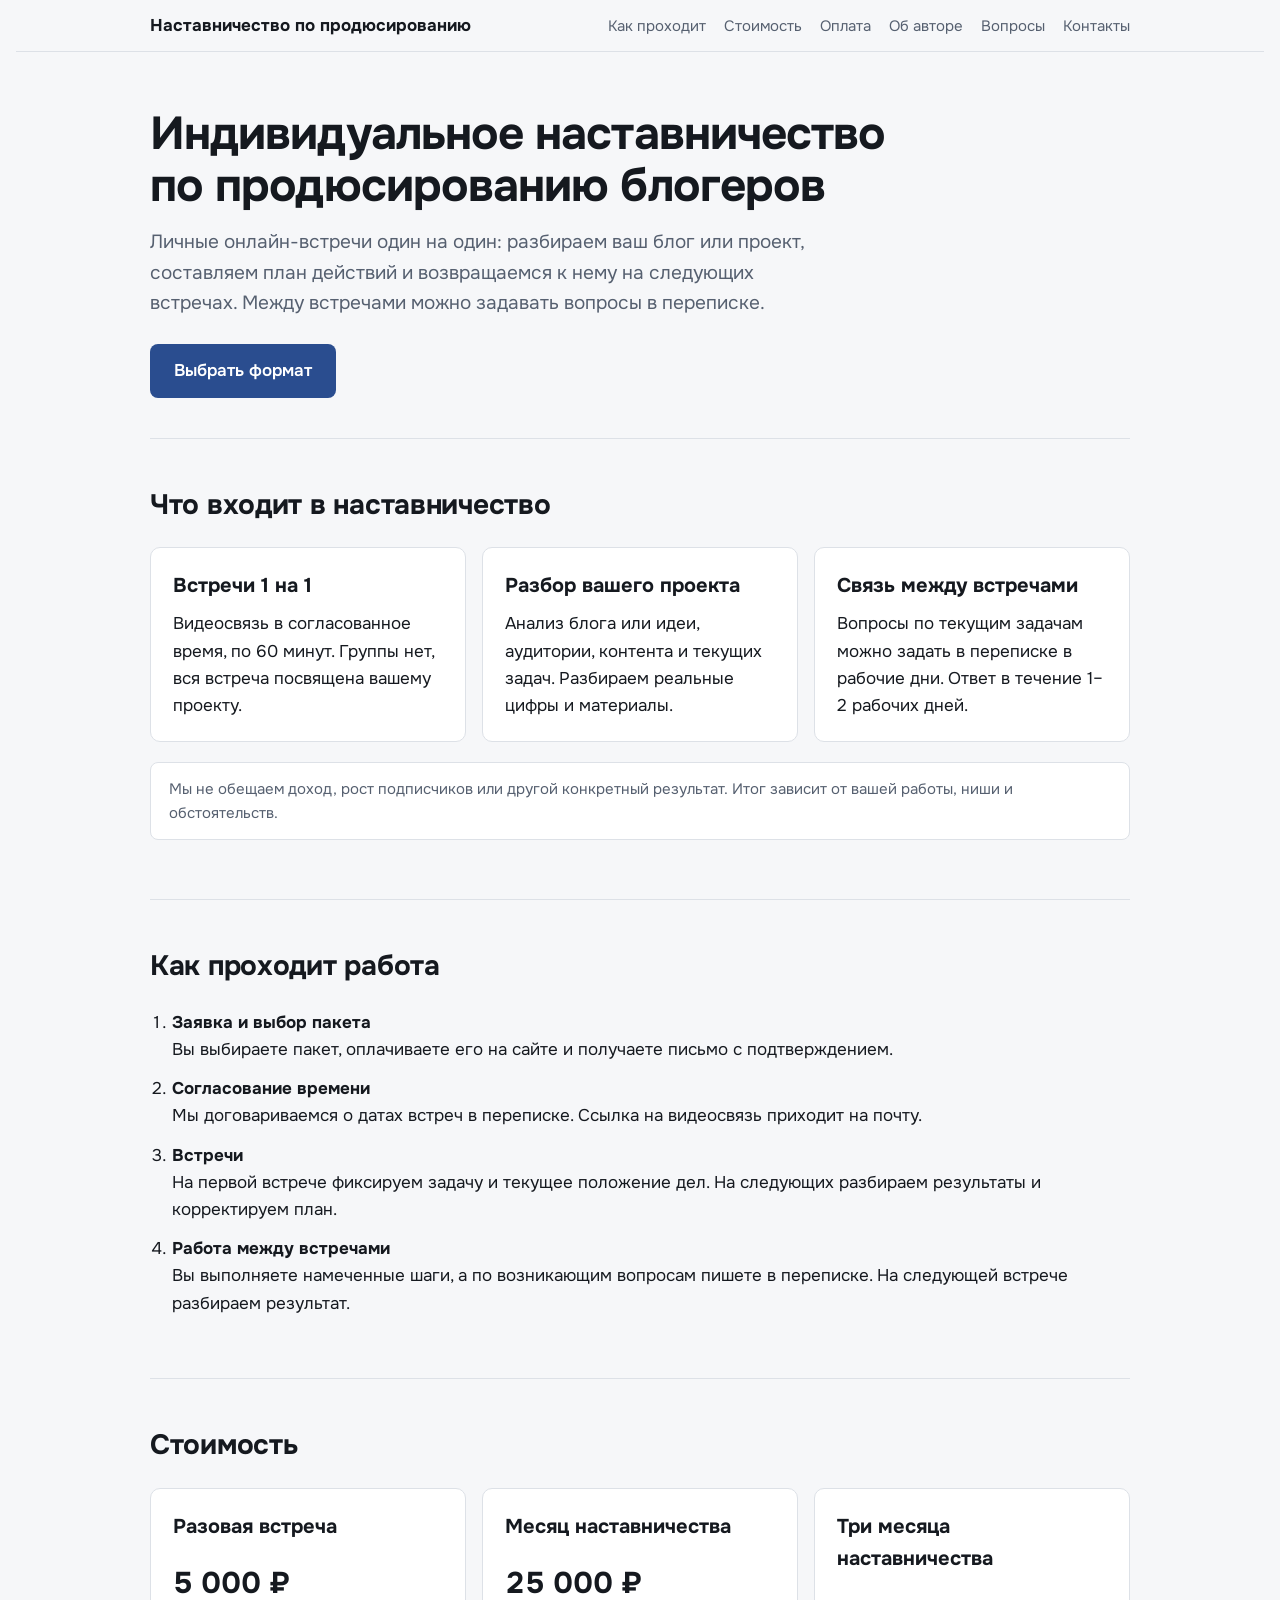
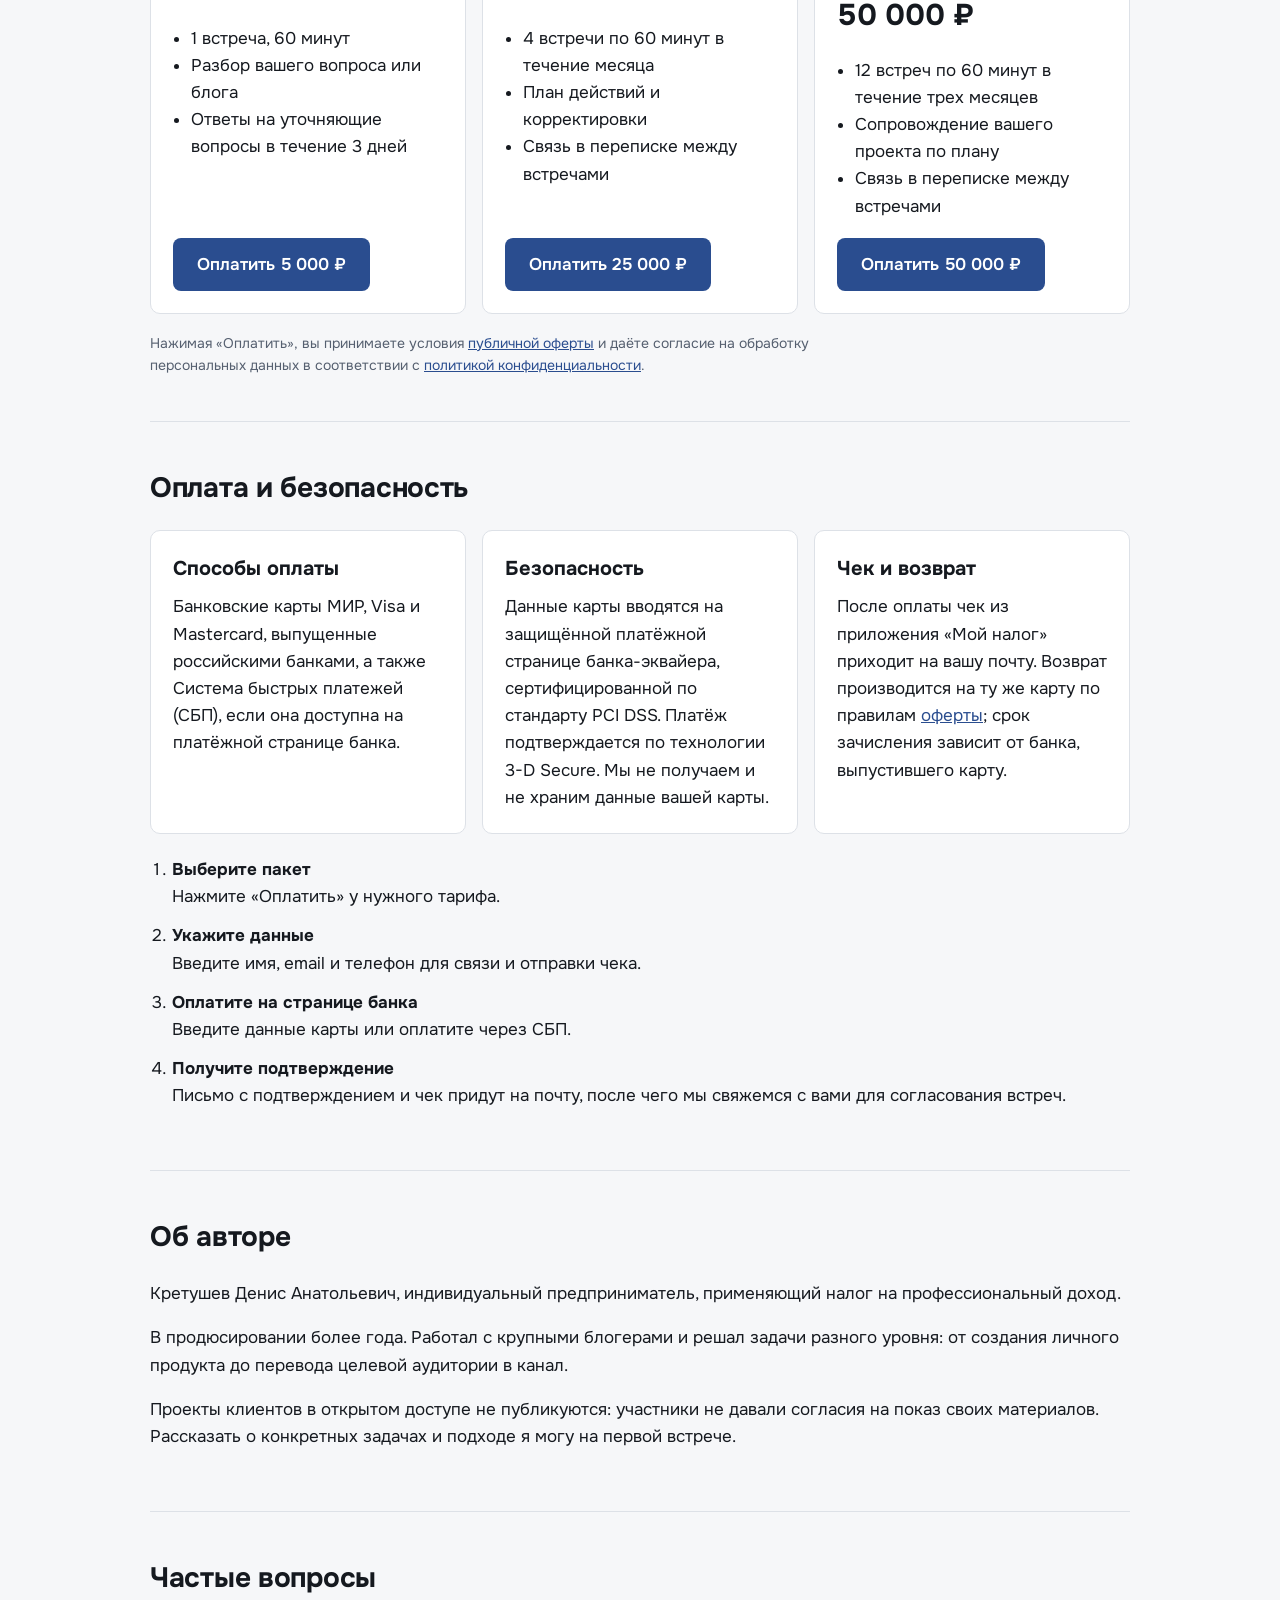
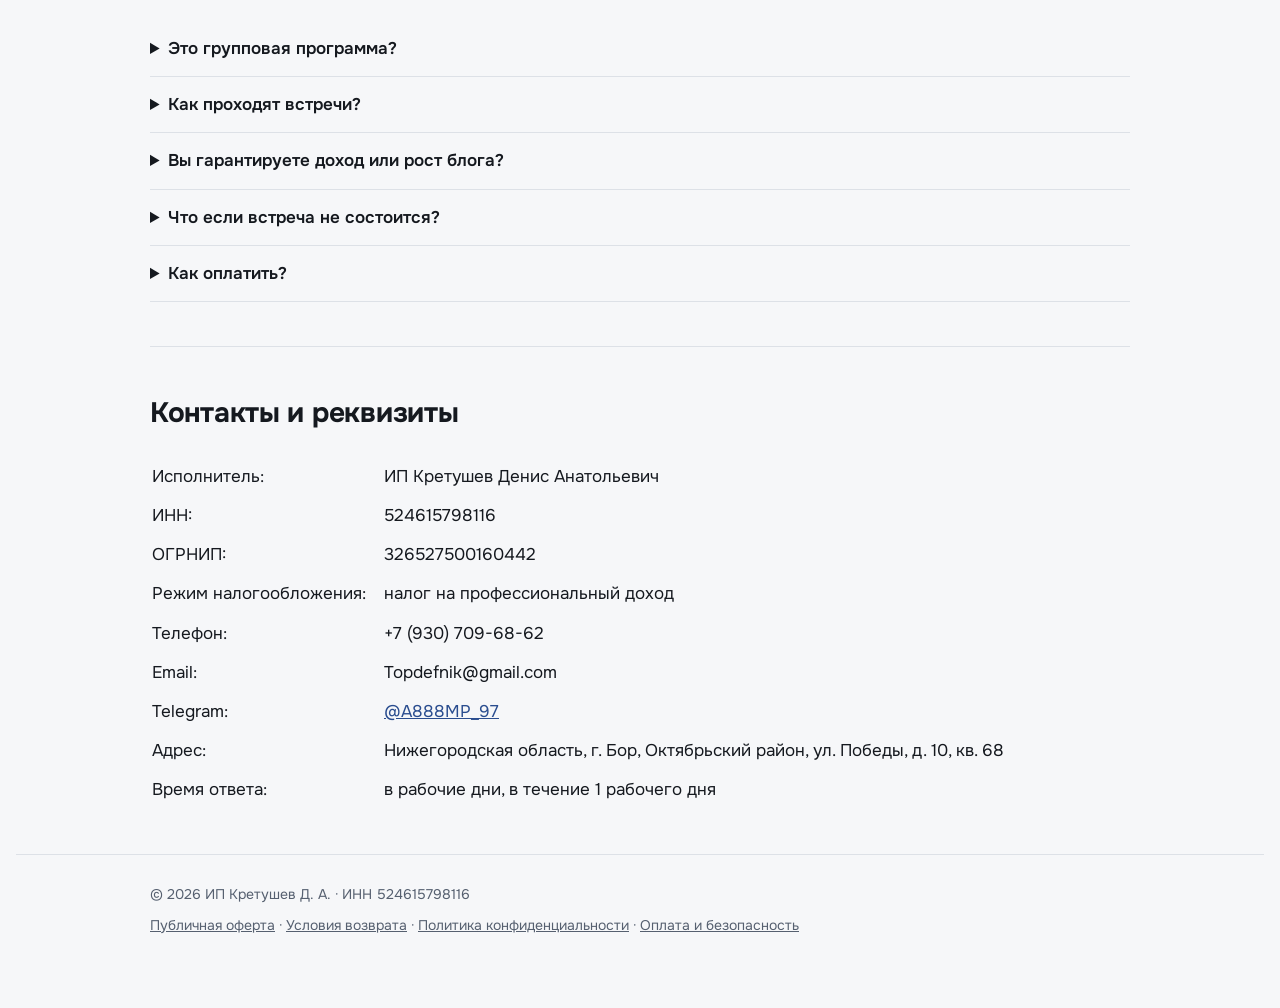
==== index.html @ 70791198 "Сайт наставничества по продюсированию для prodyuser-kretushev.ru Co-Authored-By: Claude Opus 5.5 <no" ====
<!doctype html>
<html lang="ru">
<head>
<meta charset="utf-8">
<meta name="viewport" content="width=device-width,initial-scale=1">
<title>Наставничество по продюсированию</title>
<meta name="description" content="Индивидуальное наставничество по продюсированию блогеров: личные онлайн-встречи, разбор вашего проекта, связь в переписке между встречами.">
<link rel="stylesheet" href="https://fonts.googleapis.com/css2?family=Onest:wght@400;600;700&display=swap">
<link rel="stylesheet" href="style.css">
</head>
<body>
<header class="top"><div class="wrap">
  <a class="brand" href="#">Наставничество по продюсированию</a>
  <nav>
    <a href="#how">Как проходит</a>
    <a href="#prices">Стоимость</a>
    <a href="#payment">Оплата</a>
    <a href="#author">Об авторе</a>
    <a href="#faq">Вопросы</a>
    <a href="#contacts">Контакты</a>
  </nav>
</div></header>

<main class="wrap">

<div class="hero">
  <h1>Индивидуальное наставничество по продюсированию блогеров</h1>
  <p>Личные онлайн-встречи один на один: разбираем ваш блог или проект, составляем план действий и возвращаемся к нему на следующих встречах. Между встречами можно задавать вопросы в переписке.</p>
  <a class="btn" href="#prices">Выбрать формат</a>
</div>

<section id="about">
  <h2>Что входит в наставничество</h2>
  <div class="grid">
    <div class="card"><h3>Встречи 1 на 1</h3><p>Видеосвязь в согласованное время, по 60 минут. Группы нет, вся встреча посвящена вашему проекту.</p></div>
    <div class="card"><h3>Разбор вашего проекта</h3><p>Анализ блога или идеи, аудитории, контента и текущих задач. Разбираем реальные цифры и материалы.</p></div>
    <div class="card"><h3>Связь между встречами</h3><p>Вопросы по текущим задачам можно задать в переписке в рабочие дни. Ответ в течение 1–2 рабочих дней.</p></div>
  </div>
  <p class="note" style="margin-top:20px">Мы не обещаем доход, рост подписчиков или другой конкретный результат. Итог зависит от вашей работы, ниши и обстоятельств.</p>
</section>

<section id="how">
  <h2>Как проходит работа</h2>
  <ol class="prog">
    <li><b>Заявка и выбор пакета</b>Вы выбираете пакет, оплачиваете его на сайте и получаете письмо с подтверждением.</li>
    <li><b>Согласование времени</b>Мы договариваемся о датах встреч в переписке. Ссылка на видеосвязь приходит на почту.</li>
    <li><b>Встречи</b>На первой встрече фиксируем задачу и текущее положение дел. На следующих разбираем результаты и корректируем план.</li>
    <li><b>Работа между встречами</b>Вы выполняете намеченные шаги, а по возникающим вопросам пишете в переписке. На следующей встрече разбираем результат.</li>
  </ol>
</section>

<section id="prices">
  <h2>Стоимость</h2>
  <div class="grid">
    <div class="card">
      <h3>Разовая встреча</h3>
      <div class="price">5 000 ₽</div>
      <ul><li>1 встреча, 60 минут</li><li>Разбор вашего вопроса или блога</li><li>Ответы на уточняющие вопросы в течение 3 дней</li></ul>
      <a class="btn pay" href="#contacts">Оплатить 5 000 ₽</a>
    </div>
    <div class="card">
      <h3>Месяц наставничества</h3>
      <div class="price">25 000 ₽</div>
      <ul><li>4 встречи по 60 минут в течение месяца</li><li>План действий и корректировки</li><li>Связь в переписке между встречами</li></ul>
      <a class="btn pay" href="#contacts">Оплатить 25 000 ₽</a>
    </div>
    <div class="card">
      <h3>Три месяца наставничества</h3>
      <div class="price">50 000 ₽</div>
      <ul><li>12 встреч по 60 минут в течение трех месяцев</li><li>Сопровождение вашего проекта по плану</li><li>Связь в переписке между встречами</li></ul>
      <a class="btn pay" href="#contacts">Оплатить 50 000 ₽</a>
    </div>
  </div>
  <p class="consent">Нажимая «Оплатить», вы принимаете условия <a href="oferta.html">публичной оферты</a> и даёте согласие на обработку персональных данных в соответствии с <a href="privacy.html">политикой конфиденциальности</a>.</p>
</section>

<section id="payment">
  <h2>Оплата и безопасность</h2>
  <div class="grid">
    <div class="card"><h3>Способы оплаты</h3><p>Банковские карты МИР, Visa и Mastercard, выпущенные российскими банками, а также Система быстрых платежей (СБП), если она доступна на платёжной странице банка.</p></div>
    <div class="card"><h3>Безопасность</h3><p>Данные карты вводятся на защищённой платёжной странице банка-эквайера, сертифицированной по стандарту PCI DSS. Платёж подтверждается по технологии 3-D Secure. Мы не получаем и не храним данные вашей карты.</p></div>
    <div class="card"><h3>Чек и возврат</h3><p>После оплаты чек из приложения «Мой налог» приходит на вашу почту. Возврат производится на ту же карту по правилам <a href="oferta.html#refund">оферты</a>; срок зачисления зависит от банка, выпустившего карту.</p></div>
  </div>
  <ol class="prog" style="margin-top:22px">
    <li><b>Выберите пакет</b>Нажмите «Оплатить» у нужного тарифа.</li>
    <li><b>Укажите данные</b>Введите имя, email и телефон для связи и отправки чека.</li>
    <li><b>Оплатите на странице банка</b>Введите данные карты или оплатите через СБП.</li>
    <li><b>Получите подтверждение</b>Письмо с подтверждением и чек придут на почту, после чего мы свяжемся с вами для согласования встреч.</li>
  </ol>
</section>

<section id="author">
  <h2>Об авторе</h2>
  <p>Кретушев Денис Анатольевич, индивидуальный предприниматель, применяющий налог на профессиональный доход.</p>
  <p>В продюсировании более года. Работал с крупными блогерами и решал задачи разного уровня: от создания личного продукта до перевода целевой аудитории в канал.</p>
  <p>Проекты клиентов в открытом доступе не публикуются: участники не давали согласия на показ своих материалов. Рассказать о конкретных задачах и подходе я могу на первой встрече.</p>
</section>

<section id="faq">
  <h2>Частые вопросы</h2>
  <details><summary>Это групповая программа?</summary><p>Нет. Работа индивидуальная: встречи проходят один на один и посвящены вашему проекту.</p></details>
  <details><summary>Как проходят встречи?</summary><p>В видеосвязи в согласованное время. Ссылка приходит на электронную почту.</p></details>
  <details><summary>Вы гарантируете доход или рост блога?</summary><p>Нет. Мы помогаем разобраться в задачах и составить план. Результат зависит от вашей работы.</p></details>
  <details><summary>Что если встреча не состоится?</summary><p>Если встреча сорвана по нашей вине, она переносится или возвращается пропорционально, как указано в <a href="oferta.html#refund">оферте</a>.</p></details>
  <details><summary>Как оплатить?</summary><p>Банковской картой на сайте. Чек направляется на электронную почту.</p></details>
</section>

<section id="contacts">
  <h2>Контакты и реквизиты</h2>
  <div class="tablewrap"><table class="req">
    <tr><td>Исполнитель:</td><td>ИП Кретушев Денис Анатольевич</td></tr>
    <tr><td>ИНН:</td><td>524615798116</td></tr>
    <tr><td>ОГРНИП:</td><td>326527500160442</td></tr>
    <tr><td>Режим налогообложения:</td><td>налог на профессиональный доход</td></tr>
    <tr><td>Телефон:</td><td>+7 (930) 709-68-62</td></tr>
    <tr><td>Email:</td><td>Topdefnik@gmail.com</td></tr>
    <tr><td>Telegram:</td><td><a href="https://t.me/A888MP_97" target="_blank" rel="noopener">@A888MP_97</a></td></tr>
    <tr><td>Адрес:</td><td>Нижегородская область, г. Бор, Октябрьский район, ул. Победы, д. 10, кв. 68</td></tr>
    <tr><td>Время ответа:</td><td>в рабочие дни, в течение 1 рабочего дня</td></tr>
  </table></div>
</section>

</main>

<footer><div class="wrap">
  <p>© 2026 ИП Кретушев Д. А. · ИНН 524615798116</p>
  <p><a href="oferta.html">Публичная оферта</a> · <a href="oferta.html#refund">Условия возврата</a> · <a href="privacy.html">Политика конфиденциальности</a> · <a href="#payment">Оплата и безопасность</a></p>
</div></footer>
</body>
</html>
---- style.css ----
/* Layout: один столбец до 980px, шапка сверху, секции разделены линиями, карточки только у тарифов и шагов */
:root{
  --bg:#f6f7f9;--ink:#15191f;--muted:#566070;--line:#dde1e7;
  --accent:#2a4d8f;--accent-ink:#ffffff;--card:#ffffff;
  --ph:#fff1a6;--ph-ink:#3b3000;
  --font:"Onest",system-ui,-apple-system,"Segoe UI",Roboto,sans-serif;
}
@media (prefers-color-scheme:dark){
  :root:not([data-theme="light"]){
    --bg:#0f1217;--ink:#e8ebef;--muted:#9aa4b2;--line:#232a33;
    --accent:#8fb0ff;--accent-ink:#0b1220;--card:#161b22;
    --ph:#5c4d00;--ph-ink:#fff3b0;color-scheme:dark;
  }
}
:root[data-theme="dark"]{
  --bg:#0f1217;--ink:#e8ebef;--muted:#9aa4b2;--line:#232a33;
  --accent:#8fb0ff;--accent-ink:#0b1220;--card:#161b22;
  --ph:#5c4d00;--ph-ink:#fff3b0;color-scheme:dark;
}
*{box-sizing:border-box}
html{scroll-behavior:smooth}
body{
  margin:0;background:var(--bg);color:var(--ink);
  font:17px/1.6 var(--font);
  padding-block:0 24px;
  padding-left:max(16px,env(safe-area-inset-left,0px));
  padding-right:max(16px,env(safe-area-inset-right,0px));
}
body::before{content:"";position:fixed;inset:0 0 auto;height:env(safe-area-inset-top,0px);background:var(--bg);z-index:10}
.wrap{max-width:980px;margin:0 auto}
a{color:var(--accent)}
a:focus-visible,summary:focus-visible,.btn:focus-visible{outline:3px solid var(--accent);outline-offset:3px;border-radius:4px}
header.top{position:sticky;top:env(safe-area-inset-top,0px);background:var(--bg);border-bottom:1px solid var(--line);z-index:5}
header.top .wrap{display:flex;justify-content:space-between;align-items:center;gap:8px 16px;padding-block:12px;flex-wrap:wrap}
.brand{font-weight:700;text-decoration:none;color:var(--ink)}
nav{display:flex;flex-wrap:wrap;gap:4px 18px}
nav a{text-decoration:none;color:var(--muted);font-size:15px}
nav a:hover{color:var(--accent)}
.hero{padding-block:56px 40px}
.hero h1{font-size:clamp(30px,5.5vw,46px);line-height:1.12;margin:0 0 16px;max-width:760px;text-wrap:balance;letter-spacing:-.02em}
.hero p{font-size:19px;color:var(--muted);max-width:680px;margin:0 0 26px}
.btn{display:inline-block;background:var(--accent);color:var(--accent-ink);padding:13px 24px;border-radius:8px;text-decoration:none;font-weight:600}
section{padding-block:44px;border-top:1px solid var(--line)}
section h2{font-size:28px;margin:0 0 20px;text-wrap:balance;letter-spacing:-.01em}
.grid{display:grid;gap:16px;grid-template-columns:repeat(auto-fit,minmax(min(100%,250px),1fr))}
.card{background:var(--card);border:1px solid var(--line);border-radius:10px;padding:22px;min-width:0}
.card h3{margin:0 0 8px;font-size:20px}
.card p{margin:0}
.price{font-size:30px;font-weight:700;margin:8px 0;font-variant-numeric:tabular-nums}
.card ul{padding-left:18px;margin:10px 0 0}
#prices .card{display:flex;flex-direction:column}
#prices .card ul{margin-bottom:18px}
.btn.pay{margin-top:auto;align-self:flex-start}
.consent{color:var(--muted);font-size:14px;margin:18px 0 0;max-width:720px}
ol.prog{padding-left:22px}
ol.prog li{margin-bottom:12px}
ol.prog b{display:block}
.note{background:var(--card);border:1px solid var(--line);padding:14px 18px;border-radius:8px;color:var(--muted);font-size:15px}
.ph{background:var(--ph);color:var(--ph-ink);padding:0 4px;border-radius:3px}
details{border-bottom:1px solid var(--line);padding:14px 0}
summary{cursor:pointer;font-weight:600}
details p{margin:10px 0 0}
.tablewrap{overflow-x:auto}
table.req td{padding:5px 16px 5px 0;vertical-align:top}
footer{border-top:1px solid var(--line);padding-block:28px 40px;color:var(--muted);font-size:14px}
footer a{color:var(--muted)}
footer p{margin:0 0 8px}
.doc{padding-block:36px 20px}
.doc h1{font-size:30px;line-height:1.2;text-wrap:balance}
.doc h2{font-size:20px;margin:28px 0 8px}
@media (prefers-reduced-motion:reduce){html{scroll-behavior:auto}}
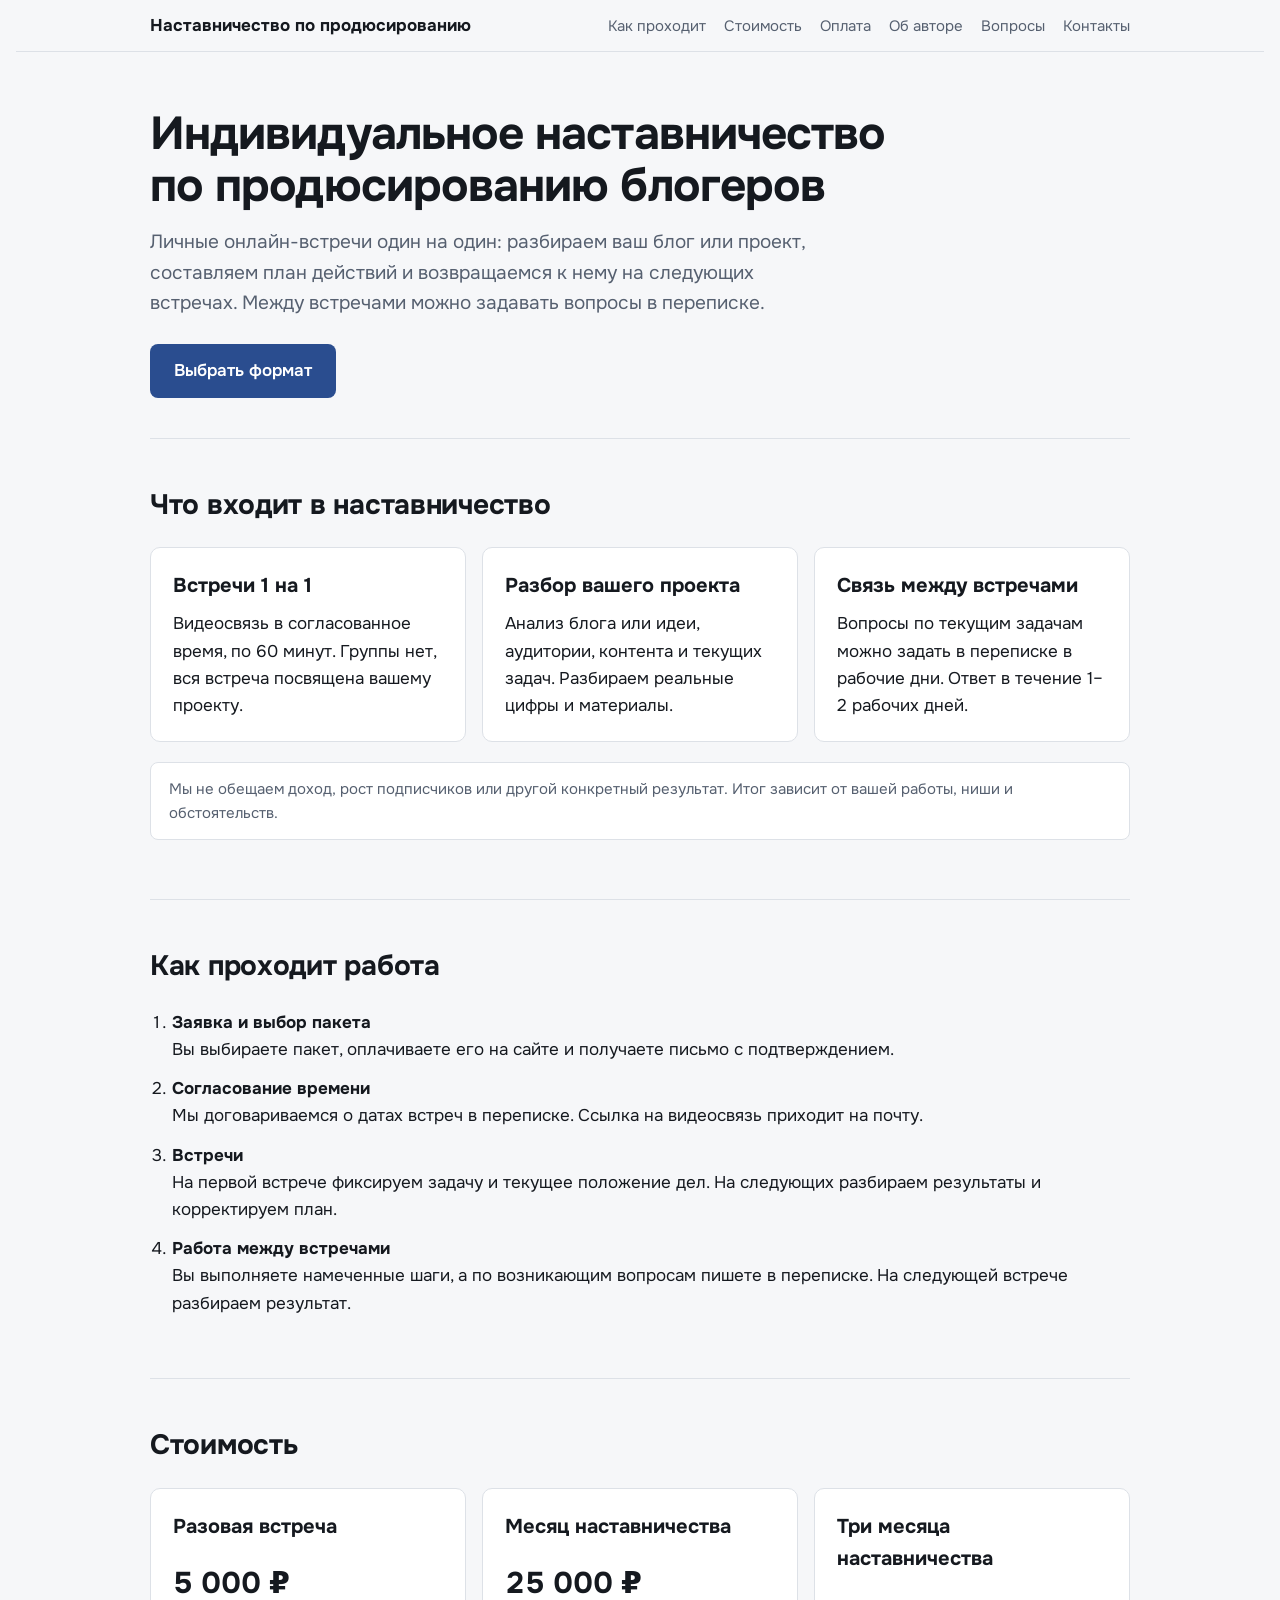
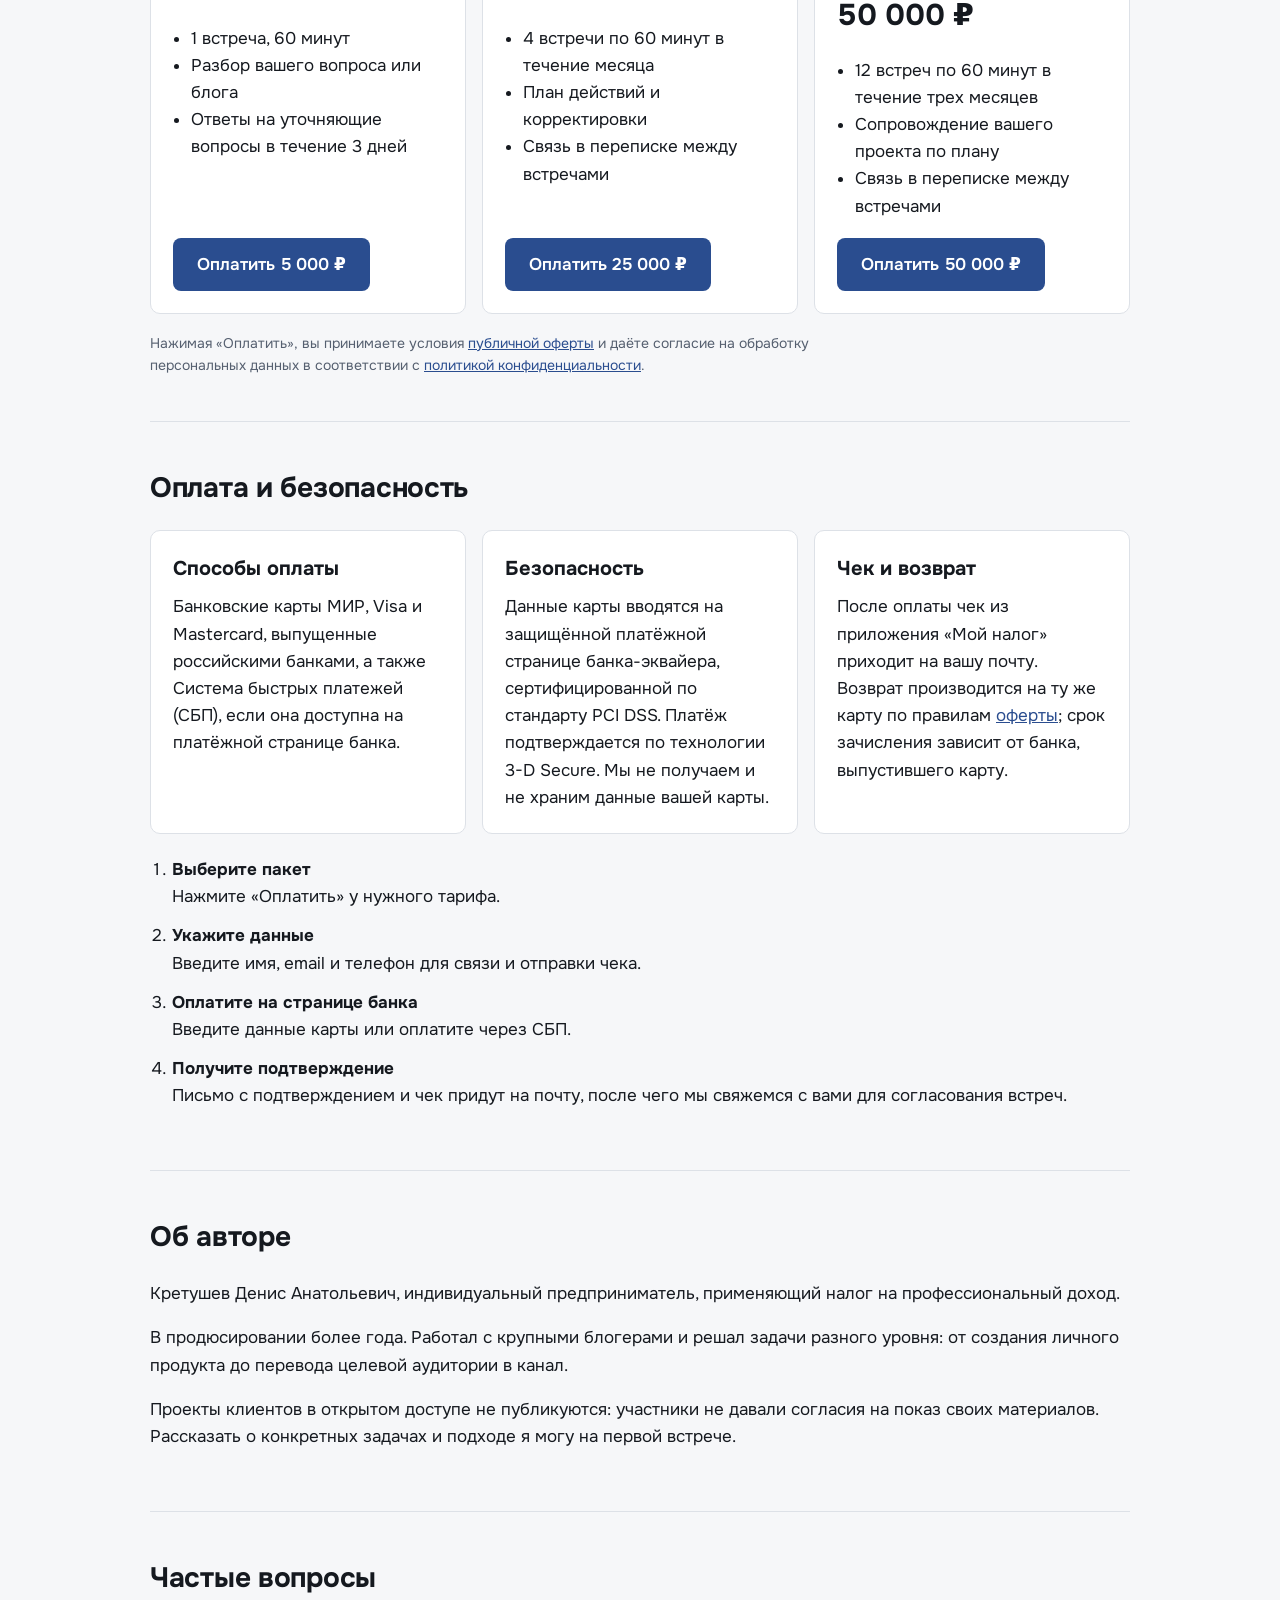
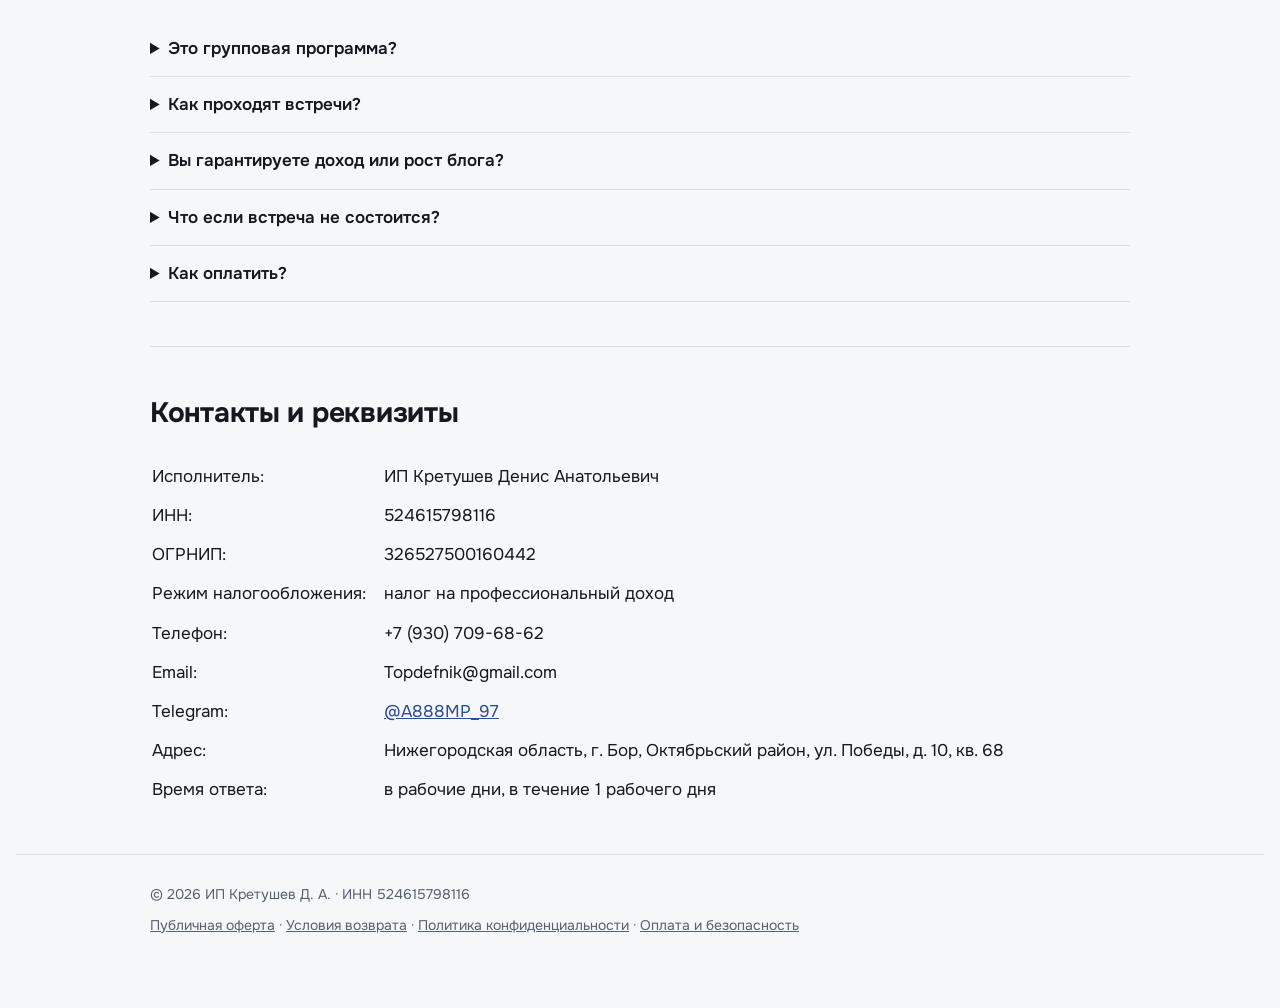
==== commit beee7dcd: "Подключить шрифт локально вместо Google Fonts Google Fonts может не грузиться из российских сетей и " ====
--- a/index.html
+++ b/index.html
@@ -5,7 +5,6 @@
 <meta name="viewport" content="width=device-width,initial-scale=1">
 <title>Наставничество по продюсированию</title>
 <meta name="description" content="Индивидуальное наставничество по продюсированию блогеров: личные онлайн-встречи, разбор вашего проекта, связь в переписке между встречами.">
-<link rel="stylesheet" href="https://fonts.googleapis.com/css2?family=Onest:wght@400;600;700&display=swap">
 <link rel="stylesheet" href="style.css">
 </head>
 <body>
--- a/style.css
+++ b/style.css
@@ -1,3 +1,9 @@
+@font-face{font-family:"Onest";font-style:normal;font-weight:400;font-display:swap;src:url(fonts/onest-cyrillic-400.woff2) format("woff2");unicode-range:U+0301,U+0400-045F,U+0490-0491,U+04B0-04B1,U+2116}
+@font-face{font-family:"Onest";font-style:normal;font-weight:400;font-display:swap;src:url(fonts/onest-latin-400.woff2) format("woff2");unicode-range:U+0000-00FF,U+0131,U+0152-0153,U+02BB-02BC,U+02C6,U+02DA,U+02DC,U+0304,U+0308,U+0329,U+2000-206F,U+20AC,U+20BD,U+2122,U+2191,U+2193,U+2212,U+2215,U+FEFF,U+FFFD}
+@font-face{font-family:"Onest";font-style:normal;font-weight:600;font-display:swap;src:url(fonts/onest-cyrillic-600.woff2) format("woff2");unicode-range:U+0301,U+0400-045F,U+0490-0491,U+04B0-04B1,U+2116}
+@font-face{font-family:"Onest";font-style:normal;font-weight:600;font-display:swap;src:url(fonts/onest-latin-600.woff2) format("woff2");unicode-range:U+0000-00FF,U+0131,U+0152-0153,U+02BB-02BC,U+02C6,U+02DA,U+02DC,U+0304,U+0308,U+0329,U+2000-206F,U+20AC,U+20BD,U+2122,U+2191,U+2193,U+2212,U+2215,U+FEFF,U+FFFD}
+@font-face{font-family:"Onest";font-style:normal;font-weight:700;font-display:swap;src:url(fonts/onest-cyrillic-700.woff2) format("woff2");unicode-range:U+0301,U+0400-045F,U+0490-0491,U+04B0-04B1,U+2116}
+@font-face{font-family:"Onest";font-style:normal;font-weight:700;font-display:swap;src:url(fonts/onest-latin-700.woff2) format("woff2");unicode-range:U+0000-00FF,U+0131,U+0152-0153,U+02BB-02BC,U+02C6,U+02DA,U+02DC,U+0304,U+0308,U+0329,U+2000-206F,U+20AC,U+20BD,U+2122,U+2191,U+2193,U+2212,U+2215,U+FEFF,U+FFFD}
 /* Layout: один столбец до 980px, шапка сверху, секции разделены линиями, карточки только у тарифов и шагов */
 :root{
   --bg:#f6f7f9;--ink:#15191f;--muted:#566070;--line:#dde1e7;
